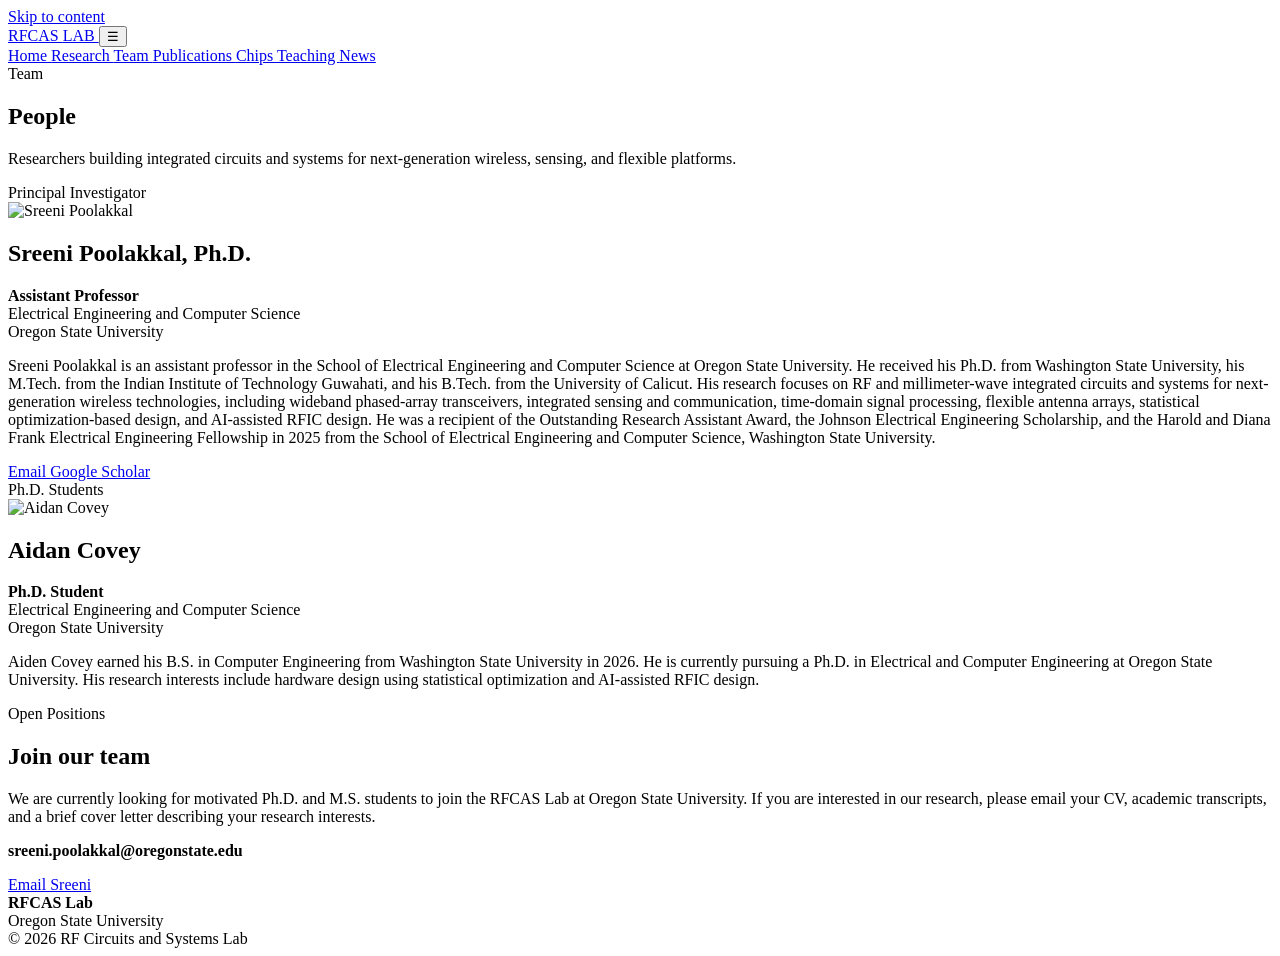
==== team.html @ 0d8a63e9 "Add files via upload" ====
<!DOCTYPE html>
<html lang="en">
 <head>
  <meta charset="utf-8"/>
  <meta content="width=device-width,initial-scale=1" name="viewport"/>
  <title>
   Team | RFCAS Lab
  </title>
  <link href="assets/style.css" rel="stylesheet"/>
 </head>
 <body class="page-team">
  <a class="skip-link" href="#main">
   Skip to content
  </a>
  <header class="site-header">
   <div class="container nav">
    <a class="brand" href="index.html">
     RFCAS
     <span>
      LAB
     </span>
    </a>
    <button aria-controls="primary-nav" aria-expanded="false" aria-label="Open navigation" class="menu-btn" type="button">
     ☰
    </button>
    <nav aria-label="Main navigation" class="nav-links" id="primary-nav">
     <a href="index.html">
      Home
     </a>
     <a href="research.html">
      Research
     </a>
     <a aria-current="page" class="active" href="team.html">
      Team
     </a>
     <a href="publications.html">
      Publications
     </a>
     <a href="chips.html">
      Chips
     </a>
     <a href="teaching.html">
      Teaching
     </a>
     <a href="news.html">
      News
     </a>
    </nav>
   </div>
  </header>
  <main id="main">
   <section class="page-hero">
    <div class="container">
     <div class="kicker">
      Team
     </div>
     <h1>
      People
     </h1>
     <p>
      Researchers building integrated circuits and systems for next-generation wireless, sensing, and flexible platforms.
     </p>
    </div>
   </section>
   <section class="section">
    <div class="container">
     <div class="kicker">
      Principal Investigator
     </div>
     <div class="profile">
      <div class="profile-photo">
       <img alt="Sreeni Poolakkal" decoding="async" height="523" loading="lazy" src="images/Sreeni_poolakkal.jpg" width="426"/>
      </div>
      <div>
       <h2>
        Sreeni Poolakkal, Ph.D.
       </h2>
       <p>
        <strong>
         Assistant Professor
        </strong>
        <br/>
         Electrical Engineering and Computer Science
        <br/>
        Oregon State University
       </p>
       <p>
        Sreeni Poolakkal is an assistant professor in the School of Electrical Engineering and Computer Science at Oregon State University. He received his Ph.D. from Washington State University, his M.Tech. from the Indian Institute of Technology Guwahati, and his B.Tech. from the University of Calicut.
        His research focuses on RF and millimeter-wave integrated circuits and systems for next-generation wireless technologies, including wideband phased-array transceivers, integrated sensing and communication, time-domain signal processing, flexible antenna arrays, statistical optimization-based design, and AI-assisted RFIC design.  He was a recipient of the Outstanding Research Assistant Award, the Johnson Electrical Engineering Scholarship, and the Harold and Diana Frank Electrical Engineering Fellowship in 2025 from the School of Electrical Engineering and Computer Science, Washington State University.
       </p>
       <div class="btn-row">
        <a class="btn secondary" href="mailto:sreeni.poolakkal@oregonstate.edu">
         Email
       <a class="btn secondary"
   href="https://scholar.google.com/citations?user=UogW0mMAAAAJ&hl=en"
   target="_blank"
   rel="noopener noreferrer">
  Google Scholar
</a>
       </div>
      </div>
     </div>
    </div>
   </section>
   <section class="section soft">
    <div class="container">
     <div class="kicker">
      Ph.D. Students
     </div>
     <div class="profile">
      <div class="profile-photo">
       <img alt="Aidan Covey" decoding="async" height="2133" loading="lazy" src="images/Aidan.jpg" width="3200"/>
      </div>
      <div>
       <h2>
        Aidan Covey
       </h2>
       <p>
        <strong>
         Ph.D. Student
        </strong>
        <br/>
        Electrical Engineering and Computer Science 
        <br/>
        Oregon State University
       </p>
       <p>
        Aiden Covey earned his B.S. in Computer Engineering from Washington State University in 2026. He is currently pursuing a Ph.D. in Electrical and Computer Engineering at Oregon State University. His research interests include hardware design using statistical optimization and AI-assisted RFIC design.
       </p>
       <div class="btn-row">
       </div>
      </div>
     </div>
    </div>
   </section>
   <section class="section" id="join">
    <div class="container">
     <div class="join">
      <div>
       <div class="kicker">
        Open Positions
       </div>
       <h2>
        Join our team
       </h2>
       <p>
        We are currently looking for motivated Ph.D. and M.S. students to join the RFCAS Lab at Oregon State University. If you are interested in our research, please email your CV, academic transcripts, and a brief cover letter describing your research interests.
       </p>
       <p>
        <strong>
         sreeni.poolakkal@oregonstate.edu
        </strong>
       </p>
      </div>
      <a class="btn" href="mailto:sreeni.poolakkal@oregonstate.edu">
       Email Sreeni
      </a>
     </div>
    </div>
   </section>
  </main>
  <footer class="footer">
   <div class="container footer-grid">
    <div>
     <strong>
      RFCAS Lab
     </strong>
     <br/>
     Oregon State University
    </div>
    <div>
     © 2026 RF Circuits and Systems Lab
    </div>
   </div>
  </footer>
  <dialog aria-label="Enlarged research figure" class="figure-dialog">
   <button aria-label="Close figure" class="close-figure" type="button">
    ×
   </button>
   <img alt=""/>
   <p class="figure-caption">
   </p>
  </dialog>
  <script src="assets/site.js">
  </script>
 </body>
</html>
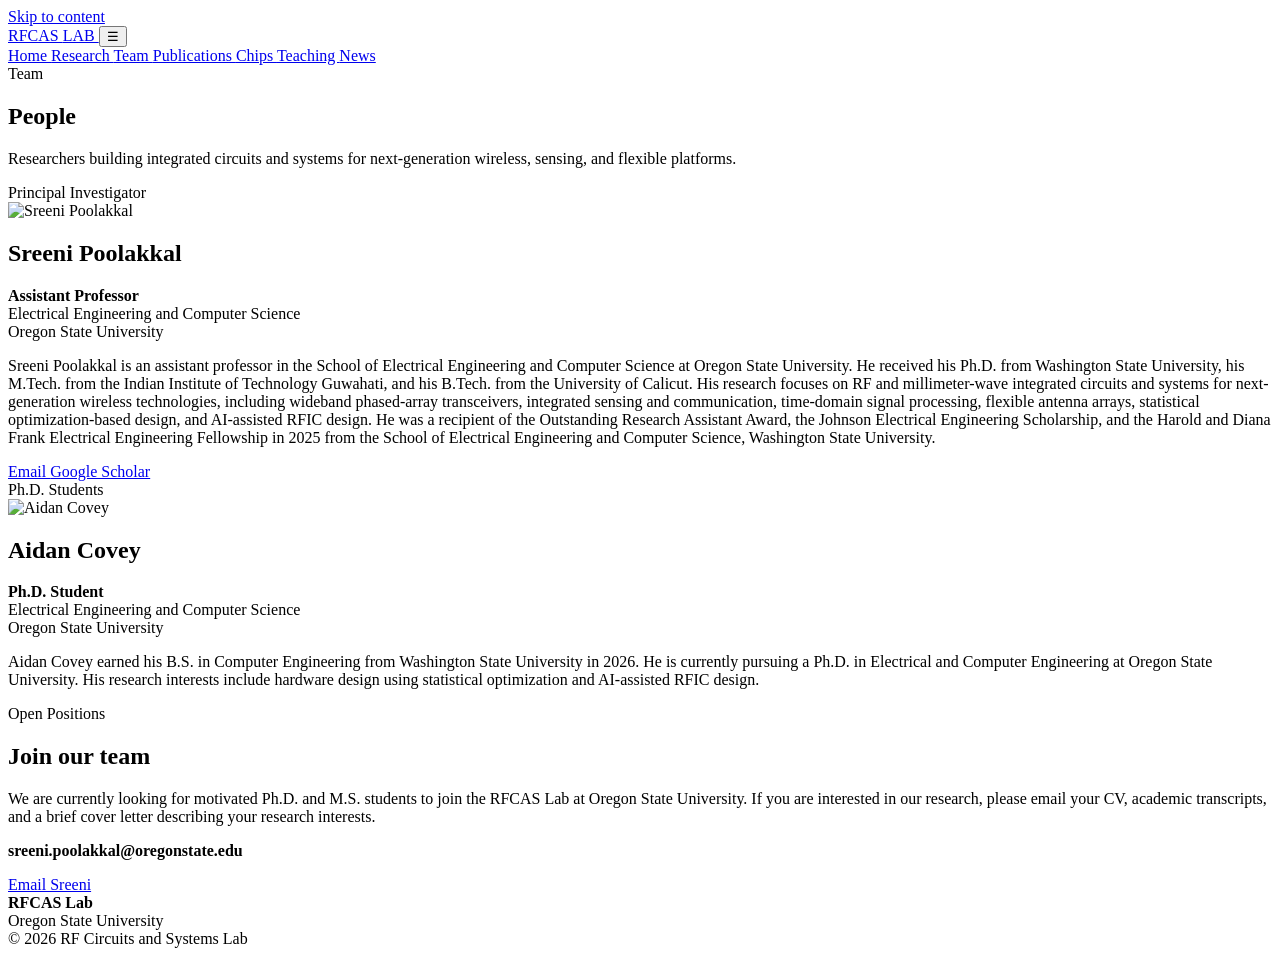
==== commit 0d696f91: "Update team.html" ====
--- a/team.html
+++ b/team.html
@@ -73,7 +73,7 @@
       </div>
       <div>
        <h2>
-        Sreeni Poolakkal, Ph.D.
+        Sreeni Poolakkal
        </h2>
        <p>
         <strong>
@@ -125,7 +125,7 @@
         Oregon State University
        </p>
        <p>
-        Aiden Covey earned his B.S. in Computer Engineering from Washington State University in 2026. He is currently pursuing a Ph.D. in Electrical and Computer Engineering at Oregon State University. His research interests include hardware design using statistical optimization and AI-assisted RFIC design.
+        Aidan Covey earned his B.S. in Computer Engineering from Washington State University in 2026. He is currently pursuing a Ph.D. in Electrical and Computer Engineering at Oregon State University. His research interests include hardware design using statistical optimization and AI-assisted RFIC design.
        </p>
        <div class="btn-row">
        </div>
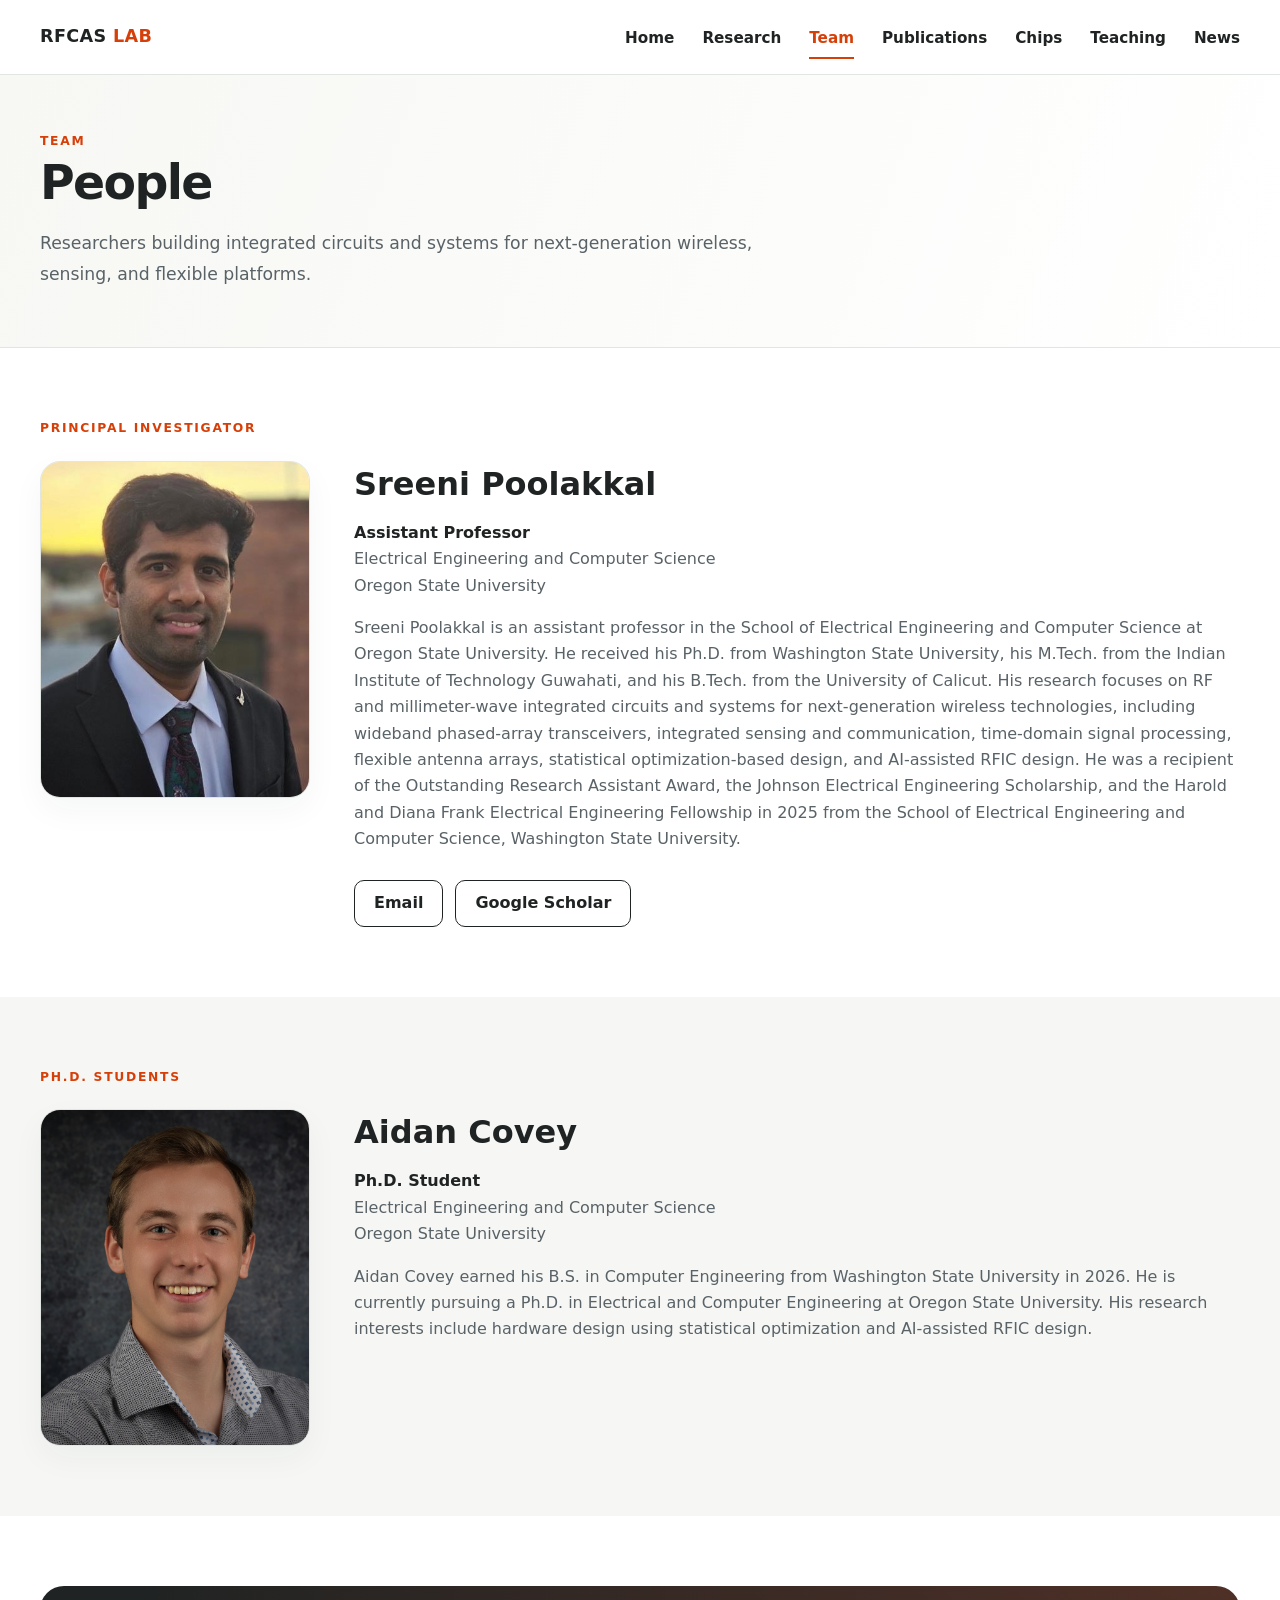
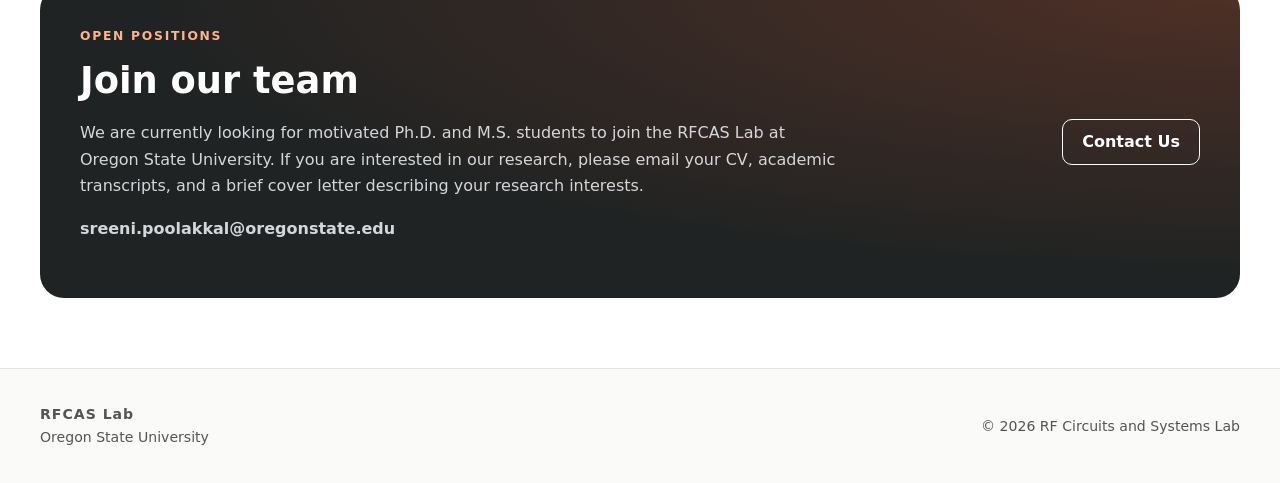
==== commit 31496650: "Update team.html" ====
--- a/team.html
+++ b/team.html
@@ -153,7 +153,7 @@
        </p>
       </div>
       <a class="btn" href="mailto:sreeni.poolakkal@oregonstate.edu">
-       Email Sreeni
+       Contact Us
       </a>
      </div>
     </div>
--- a/assets/style.css
+++ b/assets/style.css
@@ -0,0 +1,1388 @@
+/* =========================================================
+   RFCAS LAB WEBSITE
+   Oregon State University
+========================================================= */
+
+:root {
+    --ink: #18181b;
+    --muted: #666970;
+    --line: #e6e6e8;
+    --soft: #f7f7f8;
+
+    --orange: #d73f09;
+    --orange-dark: #a82f05;
+
+    --white: #ffffff;
+
+    --max: 1180px;
+    --radius: 18px;
+
+    --shadow: 0 14px 34px rgba(20, 20, 25, 0.06);
+}
+
+
+/* =========================================================
+   BASE
+========================================================= */
+
+* {
+    box-sizing: border-box;
+}
+
+html {
+    scroll-behavior: smooth;
+}
+
+body {
+    margin: 0;
+
+    font-family:
+        Inter,
+        ui-sans-serif,
+        system-ui,
+        -apple-system,
+        BlinkMacSystemFont,
+        "Segoe UI",
+        Arial,
+        sans-serif;
+
+    color: var(--ink);
+    background: var(--white);
+
+    line-height: 1.65;
+}
+
+a {
+    color: inherit;
+}
+
+img {
+    max-width: 100%;
+    display: block;
+}
+
+.container {
+    width: min(var(--max), calc(100% - 44px));
+    margin-inline: auto;
+}
+
+
+/* =========================================================
+   HEADER / NAVIGATION
+========================================================= */
+
+.site-header {
+    position: sticky;
+    top: 0;
+
+    z-index: 100;
+
+    background: rgba(255, 255, 255, 0.96);
+
+    backdrop-filter: blur(10px);
+
+    border-bottom: 1px solid var(--line);
+}
+
+
+.nav {
+    height: 74px;
+
+    display: flex;
+    align-items: center;
+    justify-content: space-between;
+
+    gap: 24px;
+}
+
+
+.brand {
+    font-weight: 900;
+    letter-spacing: 0.02em;
+
+    text-decoration: none;
+
+    font-size: 1.1rem;
+}
+
+
+.brand span {
+    color: var(--orange);
+}
+
+
+.nav-links {
+    display: flex;
+    align-items: center;
+
+    gap: 28px;
+}
+
+
+.nav-links a {
+    position: relative;
+
+    padding: 25px 0 22px;
+
+    text-decoration: none;
+
+    font-weight: 700;
+    font-size: 0.95rem;
+}
+
+
+.nav-links a::after {
+    content: "";
+
+    position: absolute;
+
+    left: 0;
+    right: 0;
+    bottom: 14px;
+
+    height: 2px;
+
+    background: transparent;
+}
+
+
+.nav-links a:hover,
+.nav-links a.active {
+    color: var(--orange);
+}
+
+
+.nav-links a.active::after {
+    background: var(--orange);
+}
+
+
+.menu-btn {
+    display: none;
+
+    border: 0;
+
+    background: none;
+
+    font-size: 1.45rem;
+}
+
+
+/* =========================================================
+   HOMEPAGE HERO
+========================================================= */
+
+.hero {
+    padding: 84px 0 70px;
+
+    background:
+        linear-gradient(
+            180deg,
+            #ffffff 0%,
+            #fafafa 100%
+        );
+}
+
+
+.hero-grid {
+    display: grid;
+
+    grid-template-columns: 1.05fr 0.95fr;
+
+    gap: 62px;
+
+    align-items: center;
+}
+
+
+.eyebrow,
+.kicker {
+    color: var(--orange);
+
+    font-weight: 800;
+
+    text-transform: uppercase;
+
+    letter-spacing: 0.14em;
+
+    font-size: 0.77rem;
+}
+
+
+.hero h1 {
+    margin: 13px 0 24px;
+
+    font-size: clamp(3rem, 7vw, 5.6rem);
+
+    line-height: 0.98;
+
+    letter-spacing: -0.055em;
+}
+
+
+.accent {
+    color: var(--orange);
+}
+
+
+.lede {
+    max-width: 720px;
+
+    font-size: 1.18rem;
+
+    color: #3f4146;
+}
+
+
+.lede strong {
+    color: var(--ink);
+}
+
+
+.btn-row {
+    display: flex;
+    flex-wrap: wrap;
+
+    gap: 12px;
+
+    margin-top: 28px;
+}
+
+
+.btn {
+    min-height: 46px;
+
+    padding: 0 18px;
+
+    display: inline-flex;
+    align-items: center;
+    justify-content: center;
+
+    border: 1px solid var(--ink);
+    border-radius: 10px;
+
+    text-decoration: none;
+
+    font-weight: 800;
+
+    transition: 0.2s;
+}
+
+
+.btn.primary {
+    color: #ffffff;
+
+    background: var(--ink);
+}
+
+
+.btn.primary:hover {
+    background: var(--orange);
+
+    border-color: var(--orange);
+}
+
+
+.btn.secondary {
+    background: #ffffff;
+}
+
+
+.btn.secondary:hover {
+    color: var(--orange);
+
+    border-color: var(--orange);
+}
+
+
+/* =========================================================
+   HERO IMAGE
+========================================================= */
+
+.hero-art {
+    position: relative;
+
+    min-height: 430px;
+
+    overflow: hidden;
+
+    border-radius: 28px;
+
+    box-shadow: var(--shadow);
+}
+
+
+.hero-photo {
+    position: relative;
+
+    padding: 26px;
+
+    overflow: hidden;
+
+    border-radius: 22px;
+
+    background-color: #151515;
+
+    background-image:
+        linear-gradient(
+            rgba(255, 255, 255, 0.08) 1px,
+            transparent 1px
+        ),
+        linear-gradient(
+            90deg,
+            rgba(255, 255, 255, 0.08) 1px,
+            transparent 1px
+        );
+
+    background-size: 32px 32px;
+
+    display: flex;
+
+    align-items: center;
+    justify-content: center;
+}
+
+
+.hero-photo img {
+    position: relative;
+
+    z-index: 2;
+
+    width: 100%;
+    height: auto;
+
+    object-fit: contain;
+
+    border-radius: 12px;
+}
+
+
+/* =========================================================
+   GENERAL SECTIONS
+========================================================= */
+
+.section {
+    padding: 82px 0;
+}
+
+
+.section.soft {
+    background: var(--soft);
+}
+
+
+.section-title {
+    margin-bottom: 34px;
+
+    display: flex;
+
+    align-items: flex-end;
+    justify-content: space-between;
+
+    gap: 30px;
+}
+
+
+.section-title h2,
+.page-hero h1 {
+    margin: 0.3rem 0;
+
+    font-size: clamp(2rem, 4vw, 3.4rem);
+
+    line-height: 1.06;
+
+    letter-spacing: -0.035em;
+}
+
+
+.section-title > p {
+    max-width: 540px;
+
+    color: var(--muted);
+}
+
+
+/* =========================================================
+   HOMEPAGE RESEARCH CARDS
+========================================================= */
+
+/*
+   Default card grid.
+   This is still useful on other pages.
+*/
+
+.cards {
+    display: grid;
+
+    grid-template-columns: repeat(4, 1fr);
+
+    gap: 18px;
+}
+
+
+.card {
+    display: block;
+
+    padding: 26px;
+
+    background: #ffffff;
+
+    border: 1px solid var(--line);
+
+    border-radius: var(--radius);
+
+    text-decoration: none;
+
+    transition: 0.2s;
+}
+
+
+.card:hover {
+    transform: translateY(-3px);
+
+    border-color: #d8d8dc;
+
+    box-shadow: var(--shadow);
+}
+
+
+.num {
+    color: var(--orange);
+
+    font-size: 0.78rem;
+
+    font-weight: 900;
+
+    letter-spacing: 0.12em;
+
+    text-transform: uppercase;
+}
+
+
+.card h3 {
+    margin: 12px 0 8px;
+
+    font-size: 1.22rem;
+}
+
+
+.card p {
+    margin: 0;
+
+    color: var(--muted);
+}
+
+
+/* =========================================================
+   TWO RESEARCH AREA CARDS
+========================================================= */
+
+.cards.two-card-grid {
+    display: grid;
+
+    grid-template-columns:
+        repeat(2, minmax(0, 1fr));
+
+    gap: 28px;
+
+    width: 100%;
+
+    max-width: 100%;
+}
+
+
+.cards.two-card-grid .card {
+    width: 100%;
+
+    min-height: 230px;
+
+    padding: 34px 38px;
+
+    display: flex;
+
+    flex-direction: column;
+
+    justify-content: flex-start;
+}
+
+
+.cards.two-card-grid .card h3 {
+    margin-top: 18px;
+
+    font-size: 1.45rem;
+}
+
+
+.cards.two-card-grid .card p {
+    max-width: 440px;
+
+    font-size: 1rem;
+
+    line-height: 1.75;
+}
+
+
+/* =========================================================
+   FEATURED PROJECTS
+========================================================= */
+
+.projects {
+    display: grid;
+
+    grid-template-columns: repeat(3, 1fr);
+
+    gap: 20px;
+}
+
+
+.project {
+    overflow: hidden;
+
+    background: #ffffff;
+
+    border: 1px solid var(--line);
+
+    border-radius: var(--radius);
+}
+
+
+.project img {
+    width: 100%;
+    height: 240px;
+
+    object-fit: cover;
+
+    background: #eeeeee;
+}
+
+
+.project-body {
+    padding: 22px;
+}
+
+
+.project-body h3 {
+    margin: 0 0 8px;
+
+    font-size: 1.25rem;
+}
+
+
+.project-body p {
+    color: var(--muted);
+}
+
+
+.text-link {
+    color: var(--orange);
+
+    font-weight: 800;
+
+    text-decoration: none;
+}
+
+
+.text-link:hover {
+    text-decoration: underline;
+}
+
+
+/* =========================================================
+   NEWS
+========================================================= */
+
+.news-grid {
+    display: grid;
+
+    grid-template-columns: repeat(2, 1fr);
+
+    gap: 22px;
+}
+
+
+.news-item {
+    padding: 24px 0;
+
+    border-top: 1px solid var(--line);
+}
+
+
+.news-date {
+    color: var(--orange);
+
+    font-weight: 800;
+
+    font-size: 0.82rem;
+
+    letter-spacing: 0.08em;
+
+    text-transform: uppercase;
+}
+
+
+.news-item h3 {
+    margin: 7px 0 6px;
+
+    font-size: 1.25rem;
+}
+
+
+.news-item p {
+    margin: 0;
+
+    color: var(--muted);
+}
+
+
+/* =========================================================
+   JOIN SECTION
+========================================================= */
+
+.join {
+    padding: 40px;
+
+    display: flex;
+
+    align-items: center;
+    justify-content: space-between;
+
+    gap: 32px;
+
+    color: #ffffff;
+
+    background: var(--ink);
+
+    border-radius: 24px;
+}
+
+
+.join p {
+    max-width: 760px;
+
+    color: #d6d6da;
+}
+
+
+.join .btn {
+    color: #ffffff;
+
+    border-color: #ffffff;
+}
+
+
+.join .btn:hover {
+    color: var(--ink);
+
+    background: #ffffff;
+}
+
+
+/* =========================================================
+   PAGE HERO
+========================================================= */
+
+.page-hero {
+    padding: 70px 0 50px;
+
+    border-bottom: 1px solid var(--line);
+
+    background:
+        linear-gradient(
+            180deg,
+            #ffffff,
+            #fbfbfb
+        );
+}
+
+
+.page-hero p {
+    max-width: 760px;
+
+    color: var(--muted);
+
+    font-size: 1.08rem;
+}
+
+
+/* =========================================================
+   RESEARCH PAGE
+========================================================= */
+
+.split {
+    display: grid;
+
+    grid-template-columns: 1fr 1fr;
+
+    gap: 54px;
+
+    align-items: center;
+}
+
+
+.split h2 {
+    margin: 0.5rem 0 1rem;
+
+    font-size: 2rem;
+
+    line-height: 1.15;
+}
+
+
+.split p {
+    color: var(--muted);
+}
+
+
+.research-visual {
+    overflow: hidden;
+
+    background: #ffffff;
+
+    border: 1px solid var(--line);
+
+    border-radius: 20px;
+
+    box-shadow: var(--shadow);
+}
+
+
+.research-visual img {
+    width: 100%;
+    height: 340px;
+
+    object-fit: cover;
+}
+
+
+/* =========================================================
+   TEAM PAGE
+========================================================= */
+
+.profile {
+    display: grid;
+
+    grid-template-columns: 300px 1fr;
+
+    gap: 42px;
+
+    align-items: start;
+}
+
+
+.profile-photo {
+    overflow: hidden;
+
+    background: var(--soft);
+
+    border: 1px solid var(--line);
+
+    border-radius: 20px;
+}
+
+
+.profile-photo img {
+    width: 100%;
+
+    aspect-ratio: 4 / 5;
+
+    object-fit: cover;
+}
+
+
+.profile h2 {
+    margin: 0.2rem 0 0.5rem;
+
+    font-size: 2rem;
+}
+
+
+.person-grid {
+    display: grid;
+
+    grid-template-columns: repeat(3, 1fr);
+
+    gap: 22px;
+}
+
+
+.person-card {
+    overflow: hidden;
+
+    background: #ffffff;
+
+    border: 1px solid var(--line);
+
+    border-radius: 18px;
+}
+
+
+.person-card img {
+    width: 100%;
+
+    aspect-ratio: 4 / 5;
+
+    object-fit: cover;
+
+    background: var(--soft);
+}
+
+
+.person-card .body {
+    padding: 20px;
+}
+
+
+.person-card h3 {
+    margin: 0 0 6px;
+}
+
+
+.person-card p {
+    margin: 0.25rem 0;
+
+    color: var(--muted);
+}
+
+
+/* =========================================================
+   PUBLICATIONS
+========================================================= */
+
+.pub-year {
+    margin: 0 0 14px;
+
+    font-size: 2rem;
+}
+
+
+.pub {
+    padding: 24px 0;
+
+    border-top: 1px solid var(--line);
+}
+
+
+.pub .tag {
+    display: inline-block;
+
+    color: var(--orange);
+
+    font-weight: 800;
+
+    font-size: 0.78rem;
+
+    text-transform: uppercase;
+
+    letter-spacing: 0.08em;
+}
+
+
+.pub h3 {
+    margin: 7px 0 9px;
+
+    font-size: 1.18rem;
+
+    line-height: 1.4;
+}
+
+
+.pub p {
+    margin: 0;
+
+    color: #4b4d52;
+}
+
+
+.pub-links {
+    margin-top: 10px;
+
+    display: flex;
+    flex-wrap: wrap;
+
+    gap: 18px;
+}
+
+
+.pub-links a {
+    color: var(--orange);
+
+    font-weight: 800;
+
+    text-decoration: none;
+}
+
+
+.pub-links a:hover {
+    text-decoration: underline;
+}
+
+
+.prior-osu {
+    margin-bottom: 8px;
+
+    color: var(--orange);
+
+    font-size: 13px;
+
+    font-weight: 700;
+
+    letter-spacing: 1.5px;
+
+    text-transform: uppercase;
+}
+
+
+/* =========================================================
+   CHIPS PAGE
+========================================================= */
+
+.chip-list {
+    display: grid;
+
+    gap: 28px;
+}
+
+
+.chip {
+    padding: 28px;
+
+    display: grid;
+
+    grid-template-columns: 330px 1fr;
+
+    gap: 42px;
+
+    align-items: center;
+
+    background: #ffffff;
+
+    border: 1px solid var(--line);
+
+    border-radius: 22px;
+
+    box-shadow: 0 6px 20px rgba(20, 20, 25, 0.025);
+}
+
+
+.chip-media {
+    min-height: 260px;
+
+    overflow: hidden;
+
+    display: flex;
+
+    align-items: center;
+    justify-content: center;
+
+    background: #f5f5f6;
+
+    border-radius: 16px;
+}
+
+
+.chip-media img {
+    width: 100%;
+    height: 260px;
+
+    object-fit: contain;
+}
+
+
+.chip h2 {
+    margin: 0.45rem 0 1rem;
+
+    font-size: 1.7rem;
+
+    line-height: 1.15;
+}
+
+
+.chip p {
+    max-width: 760px;
+
+    color: var(--muted);
+}
+
+
+.meta {
+    margin-top: 18px;
+
+    display: flex;
+    flex-wrap: wrap;
+
+    gap: 8px;
+}
+
+
+.pill {
+    padding: 7px 11px;
+
+    background: #f7f7f8;
+
+    border: 1px solid #e4e4e7;
+
+    border-radius: 999px;
+
+    font-size: 0.8rem;
+}
+
+
+.publication-links {
+    margin-top: 24px;
+
+    padding-top: 18px;
+
+    border-top: 1px solid var(--line);
+}
+
+
+.publication-title {
+    display: block;
+
+    margin-bottom: 9px;
+
+    color: #7a7d83;
+
+    font-size: 0.74rem;
+
+    font-weight: 900;
+
+    text-transform: uppercase;
+
+    letter-spacing: 0.12em;
+}
+
+
+.paper-link {
+    display: inline-block;
+
+    margin-right: 22px;
+
+    color: var(--orange);
+
+    font-weight: 800;
+
+    text-decoration: none;
+}
+
+
+.paper-link:hover {
+    text-decoration: underline;
+}
+
+
+/* =========================================================
+   TEACHING
+========================================================= */
+
+.notice {
+    max-width: 780px;
+
+    padding: 24px;
+
+    background: #ffffff;
+
+    border: 1px solid var(--line);
+
+    border-radius: 18px;
+}
+
+
+.notice p {
+    margin: 0.2rem 0;
+
+    color: var(--muted);
+}
+
+
+/* =========================================================
+   PRESS & MEDIA
+========================================================= */
+
+.press-list {
+    margin-top: 28px;
+}
+
+
+.press-item {
+    padding: 24px 0;
+
+    border-bottom: 1px solid var(--line);
+}
+
+
+.press-item:last-child {
+    border-bottom: none;
+}
+
+
+.press-source {
+    margin-bottom: 6px;
+
+    color: var(--orange);
+
+    font-size: 12px;
+
+    font-weight: 700;
+
+    text-transform: uppercase;
+
+    letter-spacing: 1.3px;
+}
+
+
+.press-item h3 {
+    margin: 0 0 10px;
+
+    font-size: 19px;
+
+    line-height: 1.4;
+}
+
+
+.press-item .text-link {
+    display: inline-block;
+
+    margin-top: 2px;
+
+    color: var(--orange);
+
+    font-size: 14px;
+
+    font-weight: 600;
+
+    text-decoration: none;
+}
+
+
+.press-item .text-link:hover {
+    text-decoration: underline;
+}
+
+
+/* =========================================================
+   FOOTER
+========================================================= */
+
+.footer {
+    padding: 34px 0;
+
+    color: #555555;
+
+    border-top: 1px solid var(--line);
+}
+
+
+.footer-grid {
+    display: flex;
+
+    align-items: center;
+    justify-content: space-between;
+
+    gap: 24px;
+}
+
+
+/* =========================================================
+   TABLET
+========================================================= */
+
+@media (max-width: 960px) {
+
+    .cards {
+        grid-template-columns: repeat(2, 1fr);
+    }
+
+
+    .cards.two-card-grid {
+        grid-template-columns: repeat(2, minmax(0, 1fr));
+    }
+
+
+    .projects {
+        grid-template-columns: 1fr;
+    }
+
+
+    .hero-grid,
+    .split {
+        grid-template-columns: 1fr;
+    }
+
+
+    .hero-art {
+        min-height: 360px;
+    }
+
+
+    .profile {
+        grid-template-columns: 240px 1fr;
+    }
+
+
+    .person-grid {
+        grid-template-columns: repeat(2, 1fr);
+    }
+
+
+    .chip {
+        grid-template-columns: 280px 1fr;
+    }
+
+}
+
+
+/* =========================================================
+   MOBILE
+========================================================= */
+
+@media (max-width: 760px) {
+
+    .container {
+        width: min(
+            var(--max),
+            calc(100% - 28px)
+        );
+    }
+
+
+    .menu-btn {
+        display: block;
+    }
+
+
+    .nav-links {
+        display: none;
+
+        position: absolute;
+
+        left: 0;
+        right: 0;
+        top: 74px;
+
+        padding: 8px 22px 18px;
+
+        flex-direction: column;
+
+        align-items: flex-start;
+
+        gap: 0;
+
+        background: #ffffff;
+
+        border-bottom: 1px solid var(--line);
+    }
+
+
+    .nav-links.open {
+        display: flex;
+    }
+
+
+    .nav-links a {
+        width: 100%;
+
+        padding: 12px 0;
+    }
+
+
+    .nav-links a::after {
+        display: none;
+    }
+
+
+    .hero {
+        padding: 56px 0;
+    }
+
+
+    .hero h1 {
+        font-size: 3.2rem;
+    }
+
+
+    .section {
+        padding: 58px 0;
+    }
+
+
+    .section-title {
+        align-items: flex-start;
+
+        flex-direction: column;
+    }
+
+
+    .cards,
+    .cards.two-card-grid,
+    .news-grid,
+    .person-grid {
+        grid-template-columns: 1fr;
+    }
+
+
+    .cards.two-card-grid .card {
+        min-height: auto;
+    }
+
+
+    .join {
+        align-items: flex-start;
+
+        flex-direction: column;
+    }
+
+
+    .profile {
+        grid-template-columns: 1fr;
+    }
+
+
+    .profile-photo {
+        max-width: 320px;
+    }
+
+
+    .chip {
+        padding: 20px;
+
+        grid-template-columns: 1fr;
+    }
+
+
+    .chip-media img {
+        height: auto;
+
+        max-height: 320px;
+    }
+
+
+    .footer-grid {
+        align-items: flex-start;
+
+        flex-direction: column;
+    }
+
+}
+/* September 2026 polish: complete figures and consistent responsive layouts */
+:root{--ink:#202323;--muted:#596267;--soft:#f6f7f5;--line:#e2e6e3;--max:1200px}
+body{display:flex;flex-direction:column;min-height:100vh;-webkit-font-smoothing:antialiased}main{flex:1}h1,h2,h3{text-wrap:balance}p{text-wrap:pretty}h3{line-height:1.4}img{height:auto}section[id],article[id],main[id]{scroll-margin-top:96px}
+.hero-grid>*,.split>*,.profile>*,.chip>*,.section-title>*,.join>*{min-width:0}
+.hero{padding:76px 0;background:radial-gradient(ellipse at 90% 30%,#f8e8df,transparent 48%),#fafbf9}.hero-grid{grid-template-columns:1.05fr 1fr;gap:48px}.hero h1{font-size:clamp(3.2rem,5.6vw,5rem);line-height:1.05}.lede{font-size:1.08rem;line-height:1.85}.lede strong{display:block;margin-bottom:10px}.hero-photo{min-height:0;padding:24px;aspect-ratio:1.3;box-shadow:0 20px 48px #20232315}.hero-photo img{border-radius:7px}.hero-photo .figure-link{width:100%}
+.btn{padding:11px 19px;line-height:1.4}.btn.primary{background:var(--orange);border-color:var(--orange)}.btn.primary:hover{background:var(--orange-dark)}.section{padding:70px 0}.section-title{gap:44px;margin-bottom:30px}.section-title h2,.page-hero h1{line-height:1.15}.section-title>p{max-width:460px;margin-bottom:5px}.section-title>.text-link{flex-shrink:0}
+.cards.two-card-grid{gap:24px}.cards.two-card-grid .card{padding:28px 32px;min-height:0;border-top:3px solid var(--orange)}.cards.two-card-grid .card h3{margin-top:12px;font-size:1.3rem}.cards.two-card-grid .card p{max-width:none}
+.projects{grid-template-columns:repeat(3,minmax(0,1fr));gap:24px}.project{display:flex;flex-direction:column;box-shadow:0 5px 16px #20232304;transition:transform .2s,box-shadow .2s}.project:hover{transform:translateY(-3px);box-shadow:var(--shadow)}.project>.figure-link{height:240px;display:flex;align-items:center;justify-content:center;background:#fff;border-bottom:1px solid var(--line);padding:18px}.project img{width:100%;height:100%;object-fit:contain;background:#fff}.project-body{padding:24px;flex:1;display:flex;flex-direction:column}.project-body h3{font-size:1.18rem}.project-body p{margin:6px 0 24px}.project-body .text-link{margin-top:auto}
+.figure-link{display:block;position:relative;text-decoration:none;cursor:zoom-in}.enlarge-label{position:absolute;right:10px;bottom:10px;background:#fffef5f5;color:#343a3d;border:1px solid var(--line);border-radius:6px;font-size:.69rem;letter-spacing:.02em;padding:4px 8px;box-shadow:0 2px 6px #00000008;opacity:0;transition:opacity .2s}.figure-link:hover .enlarge-label,.figure-link:focus-visible .enlarge-label{opacity:1}
+.page-hero{padding:56px 0 40px;background:linear-gradient(110deg,#f7f8f4,#fff)}.page-hero h1{max-width:1060px;font-size:clamp(2.2rem,3.7vw,3.25rem)}.page-hero p{line-height:1.8}.split{grid-template-columns:1fr 1.12fr;gap:46px}.split h2{font-size:2rem;line-height:1.25}.research-visual{padding:18px;box-shadow:0 12px 32px #20232308;border-radius:18px}.research-visual img{width:100%;height:auto;object-fit:contain}.research-visual .enlarge-label{bottom:0;right:0}
+.profile{margin-top:22px;grid-template-columns:270px minmax(0,1fr);gap:44px}.profile h2{line-height:1.25}.profile-photo{box-shadow:0 12px 32px #2023230b}.profile-photo img{width:100%;height:auto;aspect-ratio:4/5;object-fit:cover;object-position:center 35%}.profile p{color:var(--muted)}.profile p strong{color:var(--ink)}
+.chip{grid-template-columns:350px minmax(0,1fr);gap:36px;padding:30px}.chip-media{min-height:0;background:#fafbf9;padding:16px;border:1px solid var(--line)}.chip-media .figure-link{width:100%;display:flex;align-items:center;justify-content:center}.chip-media img{width:100%;height:280px;object-fit:contain;max-height:none}.chip h2{font-size:1.65rem;line-height:1.3}.chip p{line-height:1.8}.pill{padding:6px 10px;background:var(--soft)}
+.pub{padding:28px 0;max-width:1020px}.pub h3{font-size:1.2rem;line-height:1.45}.pub-year{color:var(--orange);margin:28px 0 12px}.pub-year:first-child{margin-top:0}.pub p{line-height:1.85}.pending-link{display:inline-block;color:var(--muted);font-size:.8rem;margin:4px 16px 4px 0}.publication-links .pending-link{display:block}.press-list{display:grid;grid-template-columns:1fr 1fr;gap:22px}.press-item{padding:24px;background:white;border:1px solid var(--line);border-radius:14px}.press-item:last-child{border-bottom:1px solid var(--line)}.press-item h3{font-size:1.05rem}.news-item h3{line-height:1.4}.news-grid{gap:36px}
+.join{padding:40px;background:radial-gradient(ellipse at right top,#4f3026,transparent 65%),#202323}.join h2{font-size:clamp(1.8rem,3vw,2.3rem);line-height:1.25;margin:12px 0}.join .kicker{color:#ffb28e}.join p{overflow-wrap:anywhere}.join .btn{flex-shrink:0}.notice{padding:30px;border-left:3px solid var(--orange)}.footer{background:#fafbf9;font-size:.88rem}.footer strong{letter-spacing:.07em}
+.skip-link{position:fixed;top:-100px;left:16px;background:white;padding:12px 18px;z-index:200}.skip-link:focus{top:10px}:focus-visible{outline:3px solid var(--orange);outline-offset:5px}
+.figure-dialog{position:fixed;inset:0;width:min(1400px,94vw);max-height:94dvh;padding:52px 24px 18px;border:0;border-radius:16px;box-shadow:0 24px 100px #0005;background:white}.figure-dialog::backdrop{background:#151818d9;backdrop-filter:blur(5px)}.figure-dialog img{width:100%;height:auto;max-height:74dvh;object-fit:contain}.figure-caption{color:var(--muted);text-align:center;margin:14px 0 0;font-size:.9rem}.close-figure{position:absolute;right:12px;top:8px;width:40px;height:40px;border:1px solid var(--line);border-radius:50%;font-size:26px;background:white;cursor:pointer}body:has(.figure-dialog[open]){overflow:hidden}
+@media(max-width:1050px){.nav-links{gap:18px}.hero-grid{gap:30px}.hero h1{font-size:3.8rem}.split{gap:30px}.chip{grid-template-columns:290px minmax(0,1fr);gap:28px}.project>.figure-link{height:200px}.project-body{padding:20px}}
+@media(max-width:960px){.hero-grid,.split{grid-template-columns:1fr 1fr}.hero-art{min-height:0}.profile{grid-template-columns:230px minmax(0,1fr);gap:30px}.projects{grid-template-columns:repeat(3,minmax(0,1fr))}.hero h1{font-size:3.35rem}}
+@media(max-width:820px){.nav-links{gap:13px}.nav-links a{font-size:.86rem}.hero-grid,.split{grid-template-columns:1fr}.hero-photo{max-width:620px;width:100%;justify-self:center;aspect-ratio:1.7}.projects{grid-template-columns:1fr}.project{display:grid;grid-template-columns:1fr 1fr}.project>.figure-link{height:260px;border-bottom:0;border-right:1px solid var(--line)}.split{gap:28px}.hero h1{font-size:clamp(3.2rem,7vw,4.3rem);max-width:650px}.research-visual{width:100%;max-width:720px;justify-self:center}.section-title{gap:22px}.chip{grid-template-columns:250px minmax(0,1fr)}}
+@media(max-width:760px){.container{width:calc(100% - 36px)}.nav{height:70px}.menu-btn{width:44px;height:44px;cursor:pointer}.nav-links{top:70px;gap:0;max-height:calc(100dvh - 70px);overflow:auto}.nav-links a{font-size:1rem;padding:11px 0}.hero{padding:44px 0}.hero-grid{gap:32px}.section{padding:48px 0}.cards.two-card-grid{grid-template-columns:1fr;gap:18px}.cards.two-card-grid .card{padding:25px}.profile{grid-template-columns:1fr}.profile-photo{width:240px;max-width:100%}.chip{grid-template-columns:1fr;padding:22px;gap:25px}.chip-media img{height:auto;max-height:340px}.page-hero{padding:42px 0 30px}.page-hero h1{font-size:2.3rem}.join{padding:28px}.press-list{grid-template-columns:1fr}.figure-dialog{padding:50px 12px 16px}}
+@media(max-width:480px){.project{display:flex}.project>.figure-link{height:230px;border-right:0;border-bottom:1px solid var(--line)}.hero-photo{padding:16px;aspect-ratio:1.5}.hero h1{font-size:3rem}.hero .btn-row{gap:10px}.btn{padding:12px 15px;font-size:.92rem}.split h2{font-size:1.75rem}.profile h2{font-size:1.8rem}.chip h2{font-size:1.5rem}.research-visual{padding:12px}.enlarge-label{opacity:1;font-size:.62rem;padding:2px 5px}.figure-link .enlarge-label{bottom:3px;right:3px}}
+@media(prefers-reduced-motion:reduce){html{scroll-behavior:auto}*,*::before,*::after{transition:none!important;animation:none!important}}
